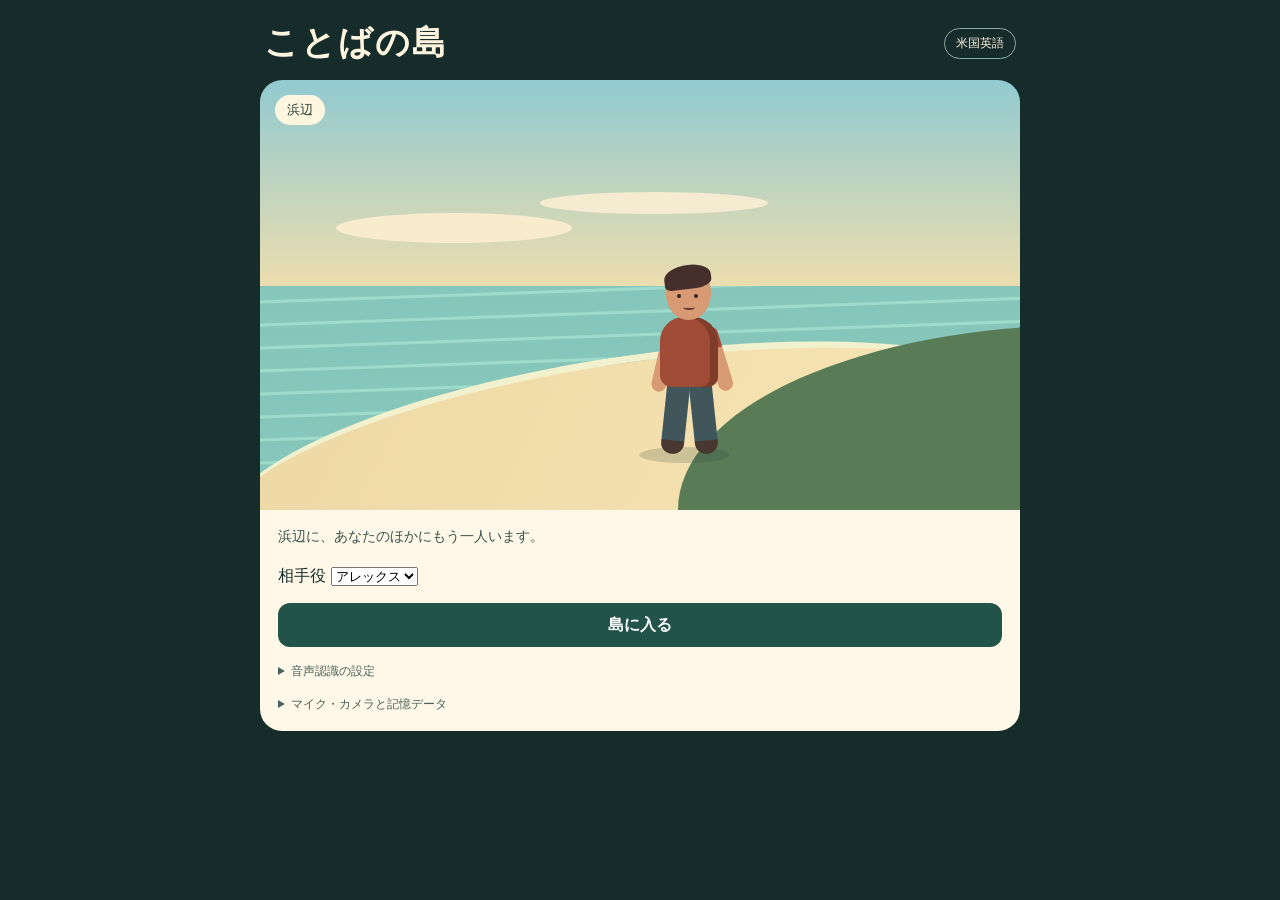
==== site/index.html @ 50117e8a "Import conversation practice prototype r6" ====
<!doctype html>
<html lang="ja">
<head>
<meta charset="utf-8">
<meta name="viewport" content="width=device-width, initial-scale=1, viewport-fit=cover">
<meta name="theme-color" content="#162c2b">
<title>ことばの島</title>
<link rel="stylesheet" href="style.css?v=17">
<script type="module" src="island.js?v=23"></script>
</head>
<body>
<main>
  <header><h1>ことばの島</h1><span>米国英語</span></header>
  <section id="scene" aria-label="島の場面">
    <div id="place">浜辺</div>
    <div class="cloud"></div><div class="sea"></div><div class="shore"></div>
    <div class="hill"></div>
    <button id="tree" class="object" aria-label="木を指す" hidden>🌴</button>
    <button id="water" class="object" aria-label="水たまりを指す" hidden><span class="pool" aria-hidden="true"></span></button>
    <div id="actor" aria-label="相手役" role="img">
      <div class="shadow"></div><div class="leg left"></div><div class="leg right"></div>
      <div class="arm left"></div><div class="arm right"></div><div class="body"></div>
      <div class="head"><div class="hair"></div><div class="eyes"></div><div class="mouth"></div></div>
    </div>
    <video id="camera" playsinline muted aria-hidden="true"></video>
  </section>
  <section class="conversation" aria-label="会話">
    <div id="status" role="status">浜辺に、あなたのほかにもう一人います。</div>
    <p id="spoken" lang="en-US" hidden></p>
    <p id="heard" hidden></p>
    <small id="replySource" role="status" hidden></small>
    <p id="helpText" hidden></p>
    <p id="nameReviewRow" hidden><label>相手に教える名前 <input id="nameReview" type="text" maxlength="80" autocomplete="off"></label></p>
    <div id="confirm" hidden><button id="yes" aria-label="そう">✓</button><button id="no" aria-label="ちがう">✕</button></div>
    <p id="gestureStatus" hidden></p>
    <p><label>相手役 <select id="characterChoice"></select></label></p>
    <button id="start" class="primary">島に入る</button>
    <details><summary>音声認識の設定</summary>
      <p><label>認識方法 <select id="speechMode"><option value="safari">Safari</option><option value="whisper">NAS（Whisper）</option></select></label></p>
      <p><label>名前を話す言語 <select id="nameLanguage"><option value="ja">日本語</option><option value="en">英語</option><option value="auto">自動判定（NAS限定）</option></select></label></p>
      <p><label>氏名の読みのヒント（任意） <input id="nameHint" maxlength="40" autocomplete="off" placeholder="例：やまだ けんた"></label></p>
      <p><label><input id="bargeIn" type="checkbox"> NAS（Whisper）で相手の話に割り込めるようにする（試験）</label></p>
    </details>
    <p id="speechStatus" role="status" hidden></p>
    <p id="replyTiming" hidden></p>
    <div id="controls" hidden><button id="help">日本語の助け</button><button id="repeat">もう一度聞く</button><button id="pause">一時停止</button></div>
    <details><summary>マイク・カメラと記憶データ</summary><p id="media">音声認識にはブラウザの機能を使います。自分の名前は、胸を指さしながら話してください。相手に呼びかけるときは、カメラに向かって指をさしながら話してください。カメラの映像は端末内で動作を判定します。</p><p>相手役の記憶はこのセッション内に保持します。ファイルとして取り出せます。</p><button id="export" disabled>記憶を書き出す</button> <button id="import">記憶を読み込む</button><input id="file" type="file" accept="application/json,.json" hidden></details>
  </section>
</main>
</body>
</html>
---- site/style.css ----
:root{color-scheme:light;font-family:'Hiragino Sans',system-ui,sans-serif;color:#1a302c;background:#162c2b;--mint:#d5eaa8;--green:#215348}
*{box-sizing:border-box}[hidden]{display:none!important}body{margin:0}main{width:min(100% - 26px,760px);margin:auto;padding:20px 0 max(18px,env(safe-area-inset-bottom))}header{display:flex;justify-content:space-between;align-items:center;color:#fff5df;margin:0 4px 14px}h1{font-size:clamp(23px,5vw,34px);margin:0;font-weight:750;letter-spacing:.06em}header span{font-size:12px;border:1px solid #8baca0;padding:6px 11px;border-radius:20px}button{font:inherit;cursor:pointer;border:0;border-radius:12px;padding:11px 14px;min-height:44px;color:inherit;background:#e3ebdc}button:focus-visible{outline:3px solid #b36330;outline-offset:2px}button:disabled{opacity:.55;cursor:default}
#scene{position:relative;isolation:isolate;overflow:hidden;border-radius:22px 22px 0 0;height:clamp(300px,59vw,430px);background:linear-gradient(#91cad0,#f6dfab 53%)}#place{position:absolute;z-index:5;top:15px;left:15px;border-radius:20px;padding:6px 12px;background:#fff6df;color:#274139;font-size:13px}.cloud{position:absolute;left:10%;top:31%;width:31%;height:7%;background:#fff0d1;border-radius:100%;box-shadow:200px -25px 0 -4px #fdefd5;opacity:.85}.sea{position:absolute;inset:48% 0 0;background:repeating-linear-gradient(178deg,#87c7bb 0 14px,#9fdbcb 15px 17px,#86c5b9 18px 23px)}.shore{position:absolute;inset:64% -6% -20%;background:linear-gradient(124deg,#edd8a4,#f9e7b7);transform:rotate(-8deg);border-top:7px solid #f1f1ce;border-radius:56% 54% 0 0}.hill{position:absolute;right:-9%;bottom:0;width:54%;height:43%;border-radius:100% 0 0;background:#597c57;box-shadow:18px 29px 0 #42694e}.grove .hill{width:77%;height:69%}.grove .shore{inset:58% -6% -20%}.object{position:absolute;z-index:2;font-size:clamp(35px,8vw,54px);line-height:1;display:grid;place-items:center;aspect-ratio:1;padding:5px;background:#fff5d8aa;border:2px solid #fff7e9}.object[aria-pressed=true]{outline:4px solid #ffe566;outline-offset:4px}#tree{right:10%;bottom:37%}#water{left:11%;bottom:12%}#camera{position:absolute;width:2px;height:2px;opacity:.01;pointer-events:none}
#actor{position:absolute;left:49%;bottom:12%;width:100px;height:196px;transform-origin:center bottom;transition:left .65s,translate .5s;z-index:3;--skin:#d79a72}.shadow{position:absolute;bottom:-5px;left:7px;width:91px;height:16px;border-radius:50%;background:#263b3830}.head{position:absolute;left:34px;top:6px;width:45px;height:52px;border-radius:46% 46% 50% 50%;background:var(--skin);transform-origin:50% 75%}.hair{position:absolute;left:-2px;top:-3px;width:47px;height:24px;border-radius:60% 52% 38% 19%;background:var(--hair,#452f2b);transform:rotate(-7deg)}.eyes{position:absolute;top:26px;left:11px;width:4px;height:4px;background:#342521;border-radius:50%;box-shadow:17px 0 #342521}.mouth{position:absolute;top:37px;left:17px;width:12px;height:5px;border-bottom:2px solid #623a37;border-radius:50%}.body{position:absolute;top:55px;left:28px;width:58px;height:70px;border-radius:24px 25px 10px 12px;background:var(--outfit,#a04b36);box-shadow:inset -8px 0 #0003}.arm{position:absolute;top:65px;left:31px;width:15px;height:66px;border-radius:11px;background:linear-gradient(var(--outfit,#a04b36) 33%,var(--skin) 34%);transform-origin:center 7px;transform:rotate(13deg)}.arm.right{left:71px;transform:rotate(-17deg)}.leg{position:absolute;top:115px;left:32px;width:23px;height:77px;border-radius:5px 6px 11px 11px;background:linear-gradient(#40565b 82%,#483832 83%);transform:rotate(6deg)}.leg.right{left:60px;transform:rotate(-6deg)}.speaking .mouth{animation:talk .23s infinite alternate}.listening .head{transform:rotate(-13deg)}.nod .head{animation:nod .55s ease}.beckon .right.arm{animation:beckon .65s ease 2}.point .left.arm{transform:rotate(78deg)}.point .right.arm{transform:rotate(-65deg)}.back{translate:29px 0}.happy .mouth{height:9px;width:14px;border-bottom-width:4px}.intro .right.arm{transform:rotate(35deg)}@keyframes talk{to{height:10px;background:#623a37}}@keyframes nod{50%{translate:0 6px;rotate:8deg}}@keyframes beckon{50%{transform:rotate(-123deg)}100%{transform:rotate(-87deg)}}
.conversation{background:#fff7e7;padding:18px;border-radius:0 0 22px 22px}#status{color:#39554d;font-size:14px;min-height:22px}#spoken{margin:8px 0;font:700 clamp(20px,5vw,28px)/1.3 Georgia,serif}#heard,#helpText{font-size:14px;overflow-wrap:anywhere}#confirm,#controls{display:flex;gap:8px;flex-wrap:wrap;margin-top:12px}#confirm button{min-width:56px;font-size:22px}.primary{display:block;width:100%;margin-top:13px;background:var(--green);color:white;font-weight:700}details{font-size:12px;color:#49625a;margin-top:16px}summary{cursor:pointer}details p{line-height:1.6;margin:6px 0 0}@media(prefers-reduced-motion:reduce){*,*::before,*::after{animation-duration:.01ms!important;transition-duration:.01ms!important}}
#camera.preview{z-index:6;top:12px;right:12px;width:80px;height:104px;object-fit:cover;opacity:1;transform:scaleX(-1);border:2px solid #fff7e7;border-radius:14px}#gestureStatus{margin:9px 0 0;font-size:13px;color:#39554d}
#water{width:clamp(72px,19vw,120px);aspect-ratio:1.6;border-radius:50%;background:#477c7a;border-color:#a2c9ba}.pool{width:80%;height:66%;border-radius:50%;background:repeating-radial-gradient(ellipse at 50% 45%,#439aab 0 6px,#82d2ce 8px 10px,#439aab 11px 15px)}#water[data-indicated=true]{outline:3px solid #fff3a3;outline-offset:5px;animation:water-cue 1.1s ease 2}#actor.point-water .left.arm{transform:rotate(58deg)}@keyframes water-cue{50%{outline-offset:10px;outline-color:#f5d462}}
#scene[data-phase=done] #water{left:34%;bottom:25%;transition:left .7s,bottom .7s}#actor.offer-water .left.arm{transform:rotate(66deg)}
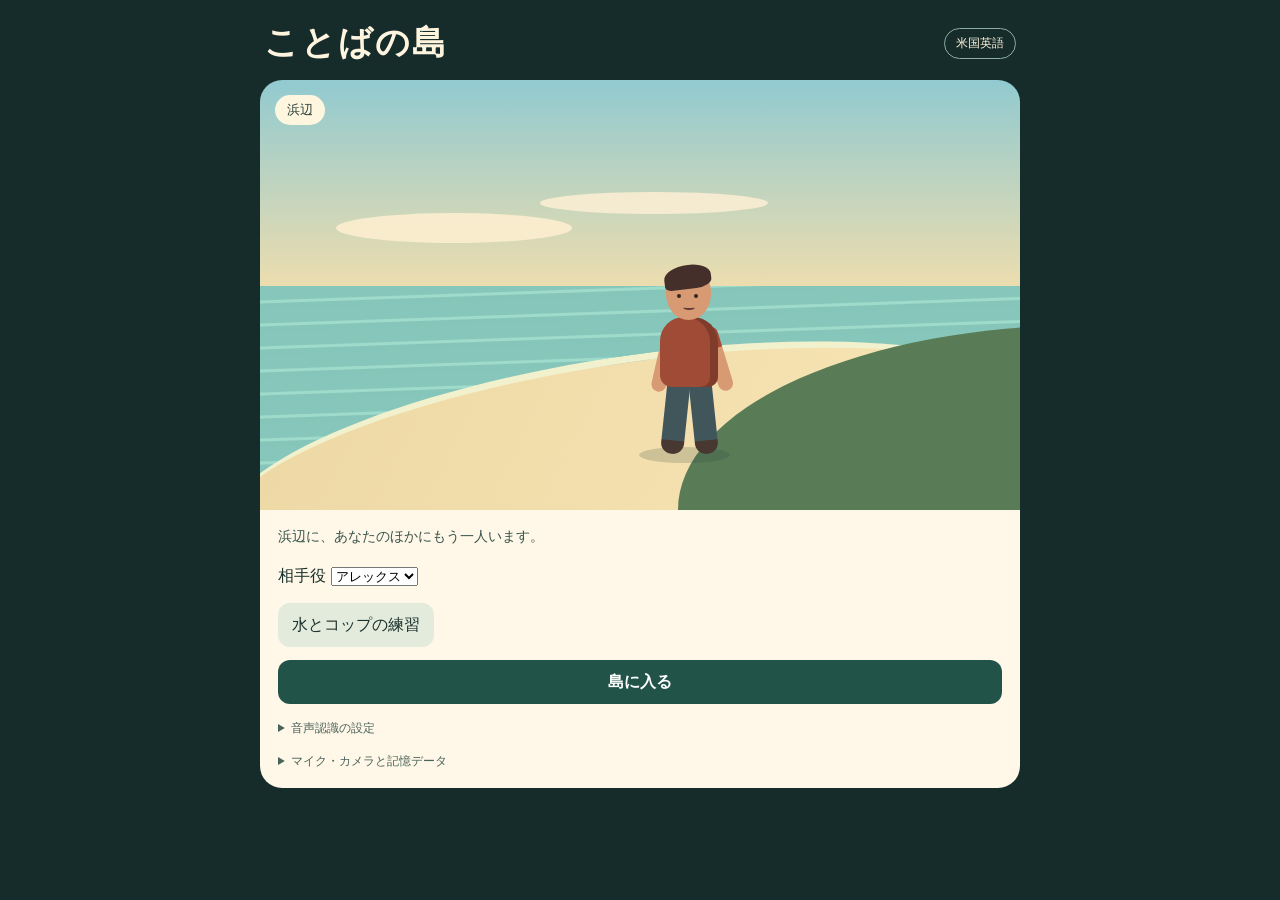
==== commit feaf17b3: "Add water and cup placement lesson prototype" ====
--- a/site/index.html
+++ b/site/index.html
@@ -5,8 +5,8 @@
 <meta name="viewport" content="width=device-width, initial-scale=1, viewport-fit=cover">
 <meta name="theme-color" content="#162c2b">
 <title>ことばの島</title>
-<link rel="stylesheet" href="style.css?v=17">
-<script type="module" src="island.js?v=23"></script>
+<link rel="stylesheet" href="style.css?v=18">
+<script type="module" src="island.js?v=25"></script>
 </head>
 <body>
 <main>
@@ -34,6 +34,25 @@
     <div id="confirm" hidden><button id="yes" aria-label="そう">✓</button><button id="no" aria-label="ちがう">✕</button></div>
     <p id="gestureStatus" hidden></p>
     <p><label>相手役 <select id="characterChoice"></select></label></p>
+    <button id="openPlacement">水とコップの練習</button>
+    <section id="placementLesson" aria-label="水とコップの練習" hidden>
+      <div id="lessonObjects">
+        <button data-target="water">💧 水</button>
+        <button data-target="cup">🥛 空のコップ</button>
+        <button id="lessonTable" data-target="place">▱ 台の上</button>
+      </div>
+      <button id="listenExample">音を聞く</button>
+      <button id="proposePlacement">水を置くよう頼む</button>
+      <button id="askPlacement">相手のお願いを聞く</button>
+      <p id="lessonMove" role="status"></p>
+      <form id="placementChoices" hidden>
+        <label>物 <select name="object" required><option value="">選ぶ</option><option value="water">水</option><option value="cup">空のコップ</option></select></label>
+        <label>場所 <select name="location" required><option value="">選ぶ</option><option value="place">台の上</option><option value="other">地面</option></select></label>
+        <label>動作 <select name="action" required><option value="">選ぶ</option><option value="place">置く</option><option value="give">渡す</option></select></label>
+        <button type="submit">動作をする</button>
+        <button type="button" id="placementHint">身ぶりを見る</button>
+      </form>
+    </section>
     <button id="start" class="primary">島に入る</button>
     <details><summary>音声認識の設定</summary>
       <p><label>認識方法 <select id="speechMode"><option value="safari">Safari</option><option value="whisper">NAS（Whisper）</option></select></label></p>
--- a/site/style.css
+++ b/site/style.css
@@ -6,3 +6,9 @@
 #camera.preview{z-index:6;top:12px;right:12px;width:80px;height:104px;object-fit:cover;opacity:1;transform:scaleX(-1);border:2px solid #fff7e7;border-radius:14px}#gestureStatus{margin:9px 0 0;font-size:13px;color:#39554d}
 #water{width:clamp(72px,19vw,120px);aspect-ratio:1.6;border-radius:50%;background:#477c7a;border-color:#a2c9ba}.pool{width:80%;height:66%;border-radius:50%;background:repeating-radial-gradient(ellipse at 50% 45%,#439aab 0 6px,#82d2ce 8px 10px,#439aab 11px 15px)}#water[data-indicated=true]{outline:3px solid #fff3a3;outline-offset:5px;animation:water-cue 1.1s ease 2}#actor.point-water .left.arm{transform:rotate(58deg)}@keyframes water-cue{50%{outline-offset:10px;outline-color:#f5d462}}
 #scene[data-phase=done] #water{left:34%;bottom:25%;transition:left .7s,bottom .7s}#actor.offer-water .left.arm{transform:rotate(66deg)}
+
+#lessonObjects { display: flex; flex-wrap: wrap; gap: .5rem; margin-block: .75rem; }
+#lessonObjects [aria-pressed="true"], #lessonTable[data-hint="true"] { outline: 3px solid #9ce4b2; }
+#lessonTable[data-water="true"]::after { content: " 💧"; }
+#placementChoices label { display: block; margin-block: .5rem; }
+#placementLesson button { margin-bottom: .4rem; }
